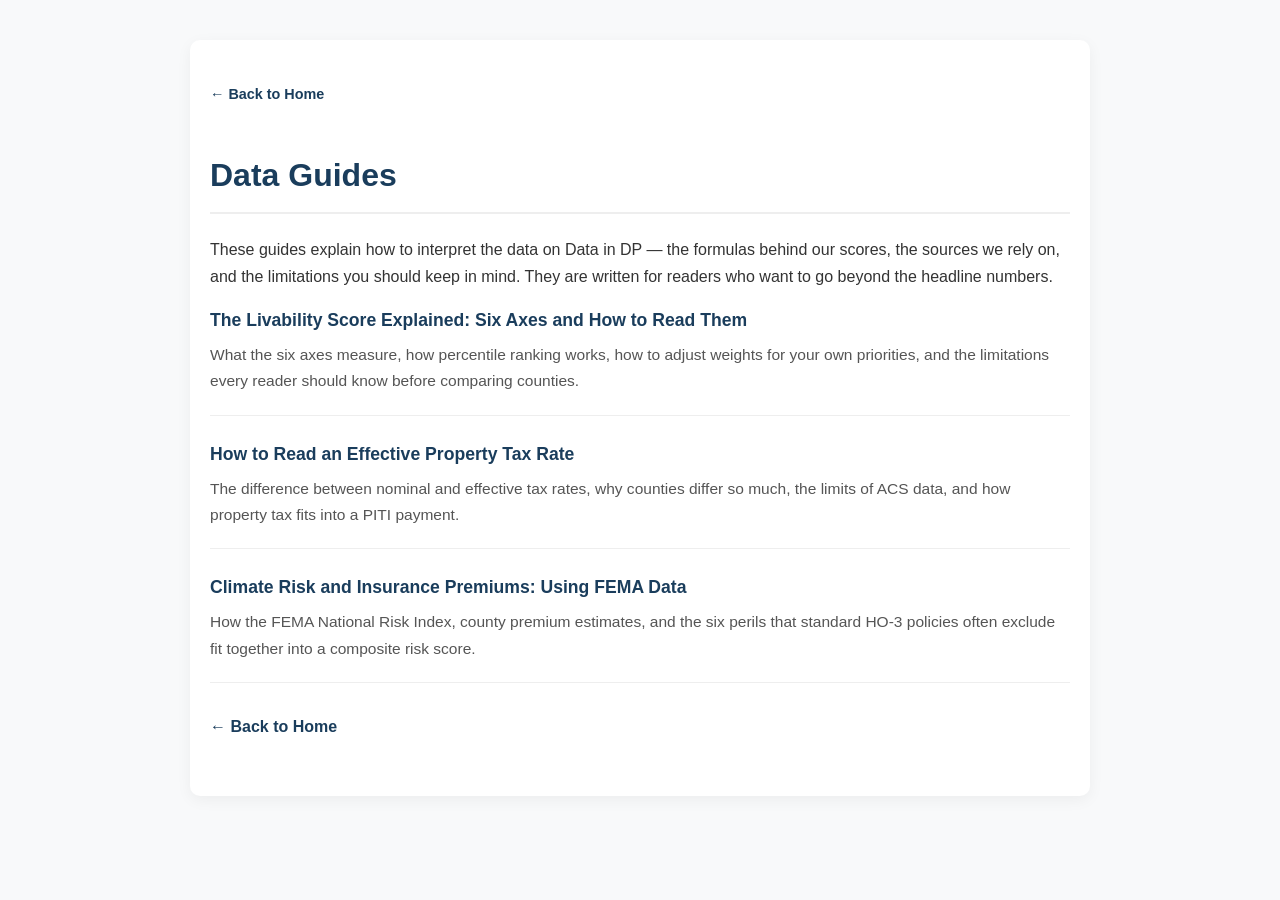
==== guides/index.html @ 67aff424 "메인화면 보완" ====
<!DOCTYPE html>
<html lang="en">
<head>
  <meta charset="UTF-8">
  <meta name="viewport" content="width=device-width, initial-scale=1.0">
  <title>Data Guides - Understanding Housing, Tax, and Climate Risk Data</title>
  <meta name="description" content="In-depth guides explaining how to read Livability Scores, effective property tax rates, FEMA climate risk data, and county insurance premiums on Data in DP.">
  <style>
    body { font-family: -apple-system, BlinkMacSystemFont, "Segoe UI", Roboto, Helvetica, Arial, sans-serif; margin: 0; padding: 0; background: #f8f9fa; color: #333; line-height: 1.7; }
    .container { max-width: 860px; margin: 40px auto; padding: 40px 20px; background: white; border-radius: 10px; box-shadow: 0 4px 15px rgba(0,0,0,0.05); }
    h1 { color: #1a3d5c; border-bottom: 2px solid #eee; padding-bottom: 10px; }
    h2 { color: #1a3d5c; margin-top: 30px; font-size: 1.15em; }
    a { color: #1a3d5c; text-decoration: none; font-weight: bold; }
    a:hover { text-decoration: underline; }
    .back-link { display: inline-block; margin-bottom: 20px; font-size: 0.9em; }
    .guide-list { list-style: none; padding: 0; }
    .guide-list li { margin-bottom: 24px; padding-bottom: 20px; border-bottom: 1px solid #eee; }
    .guide-list h3 { margin: 0 0 6px; color: #1a3d5c; font-size: 1.1em; }
    .guide-list p { margin: 0; color: #555; font-size: 0.97em; }
  </style>
</head>
<body>
  <div class="container">
    <a href="/" class="back-link">← Back to Home</a>
    <h1>Data Guides</h1>
    <p>These guides explain how to interpret the data on Data in DP — the formulas behind our scores, the sources we rely on, and the limitations you should keep in mind. They are written for readers who want to go beyond the headline numbers.</p>

    <ul class="guide-list">
      <li>
        <h3><a href="/guides/livability-score-guide.html">The Livability Score Explained: Six Axes and How to Read Them</a></h3>
        <p>What the six axes measure, how percentile ranking works, how to adjust weights for your own priorities, and the limitations every reader should know before comparing counties.</p>
      </li>
      <li>
        <h3><a href="/guides/property-tax-guide.html">How to Read an Effective Property Tax Rate</a></h3>
        <p>The difference between nominal and effective tax rates, why counties differ so much, the limits of ACS data, and how property tax fits into a PITI payment.</p>
      </li>
      <li>
        <h3><a href="/guides/climate-risk-insurance-guide.html">Climate Risk and Insurance Premiums: Using FEMA Data</a></h3>
        <p>How the FEMA National Risk Index, county premium estimates, and the six perils that standard HO-3 policies often exclude fit together into a composite risk score.</p>
      </li>
    </ul>

    <p style="margin-top:30px;"><a href="/">← Back to Home</a></p>
  </div>
</body>
</html>
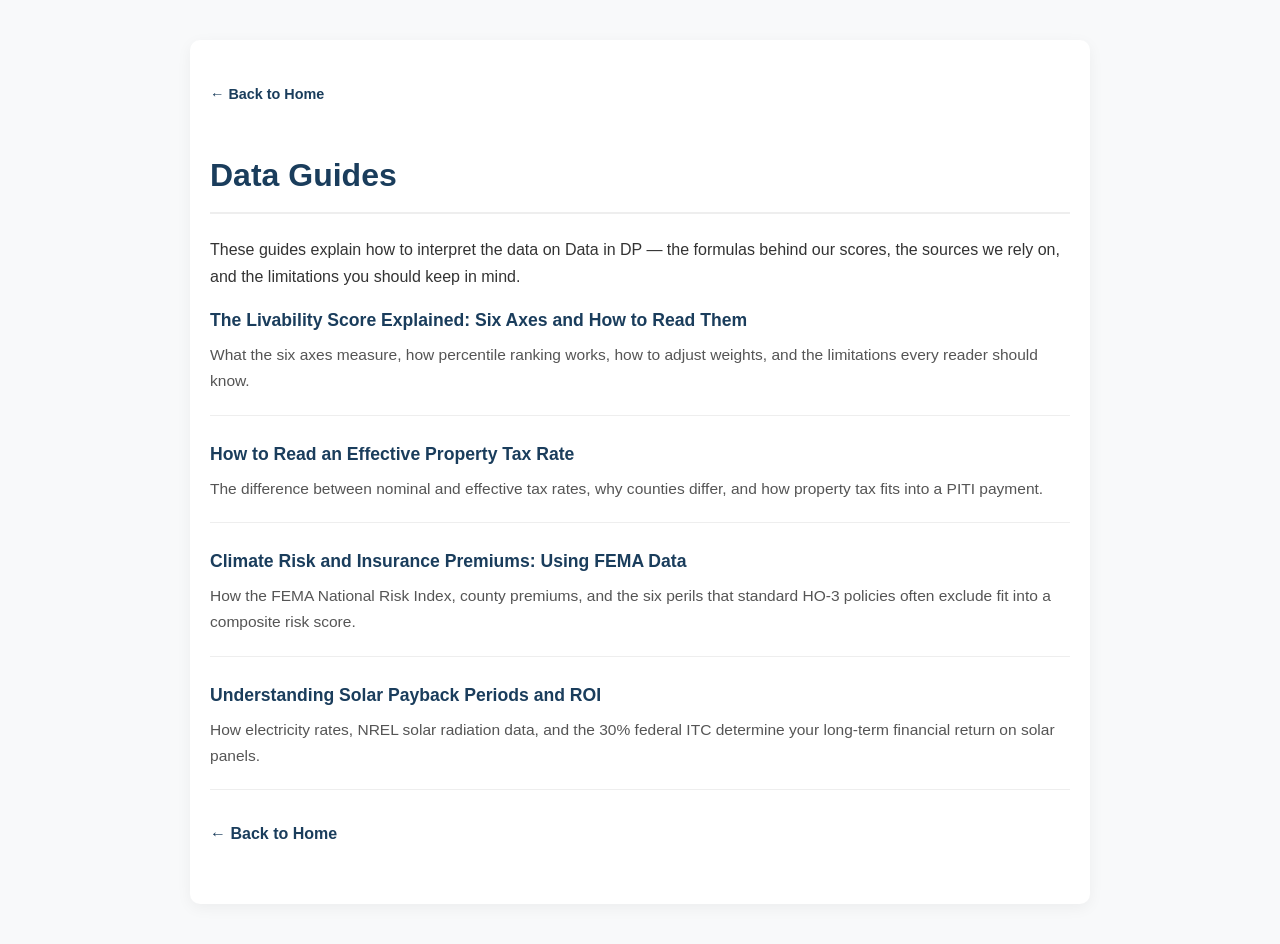
==== commit 154c32af: "태양광추가" ====
--- a/guides/index.html
+++ b/guides/index.html
@@ -3,13 +3,12 @@
 <head>
   <meta charset="UTF-8">
   <meta name="viewport" content="width=device-width, initial-scale=1.0">
-  <title>Data Guides - Understanding Housing, Tax, and Climate Risk Data</title>
-  <meta name="description" content="In-depth guides explaining how to read Livability Scores, effective property tax rates, FEMA climate risk data, and county insurance premiums on Data in DP.">
+  <title>Data Guides - Housing, Tax, Climate Risk, and Solar ROI</title>
+  <meta name="description" content="In-depth guides explaining how to read Livability Scores, property tax rates, FEMA climate risk data, and solar payback periods on Data in DP.">
   <style>
     body { font-family: -apple-system, BlinkMacSystemFont, "Segoe UI", Roboto, Helvetica, Arial, sans-serif; margin: 0; padding: 0; background: #f8f9fa; color: #333; line-height: 1.7; }
     .container { max-width: 860px; margin: 40px auto; padding: 40px 20px; background: white; border-radius: 10px; box-shadow: 0 4px 15px rgba(0,0,0,0.05); }
     h1 { color: #1a3d5c; border-bottom: 2px solid #eee; padding-bottom: 10px; }
-    h2 { color: #1a3d5c; margin-top: 30px; font-size: 1.15em; }
     a { color: #1a3d5c; text-decoration: none; font-weight: bold; }
     a:hover { text-decoration: underline; }
     .back-link { display: inline-block; margin-bottom: 20px; font-size: 0.9em; }
@@ -23,20 +22,24 @@
   <div class="container">
     <a href="/" class="back-link">← Back to Home</a>
     <h1>Data Guides</h1>
-    <p>These guides explain how to interpret the data on Data in DP — the formulas behind our scores, the sources we rely on, and the limitations you should keep in mind. They are written for readers who want to go beyond the headline numbers.</p>
+    <p>These guides explain how to interpret the data on Data in DP — the formulas behind our scores, the sources we rely on, and the limitations you should keep in mind.</p>
 
     <ul class="guide-list">
       <li>
         <h3><a href="/guides/livability-score-guide.html">The Livability Score Explained: Six Axes and How to Read Them</a></h3>
-        <p>What the six axes measure, how percentile ranking works, how to adjust weights for your own priorities, and the limitations every reader should know before comparing counties.</p>
+        <p>What the six axes measure, how percentile ranking works, how to adjust weights, and the limitations every reader should know.</p>
       </li>
       <li>
         <h3><a href="/guides/property-tax-guide.html">How to Read an Effective Property Tax Rate</a></h3>
-        <p>The difference between nominal and effective tax rates, why counties differ so much, the limits of ACS data, and how property tax fits into a PITI payment.</p>
+        <p>The difference between nominal and effective tax rates, why counties differ, and how property tax fits into a PITI payment.</p>
       </li>
       <li>
         <h3><a href="/guides/climate-risk-insurance-guide.html">Climate Risk and Insurance Premiums: Using FEMA Data</a></h3>
-        <p>How the FEMA National Risk Index, county premium estimates, and the six perils that standard HO-3 policies often exclude fit together into a composite risk score.</p>
+        <p>How the FEMA National Risk Index, county premiums, and the six perils that standard HO-3 policies often exclude fit into a composite risk score.</p>
+      </li>
+      <li>
+        <h3><a href="/guides/solar-roi-guide.html">Understanding Solar Payback Periods and ROI</a></h3>
+        <p>How electricity rates, NREL solar radiation data, and the 30% federal ITC determine your long-term financial return on solar panels.</p>
       </li>
     </ul>
 
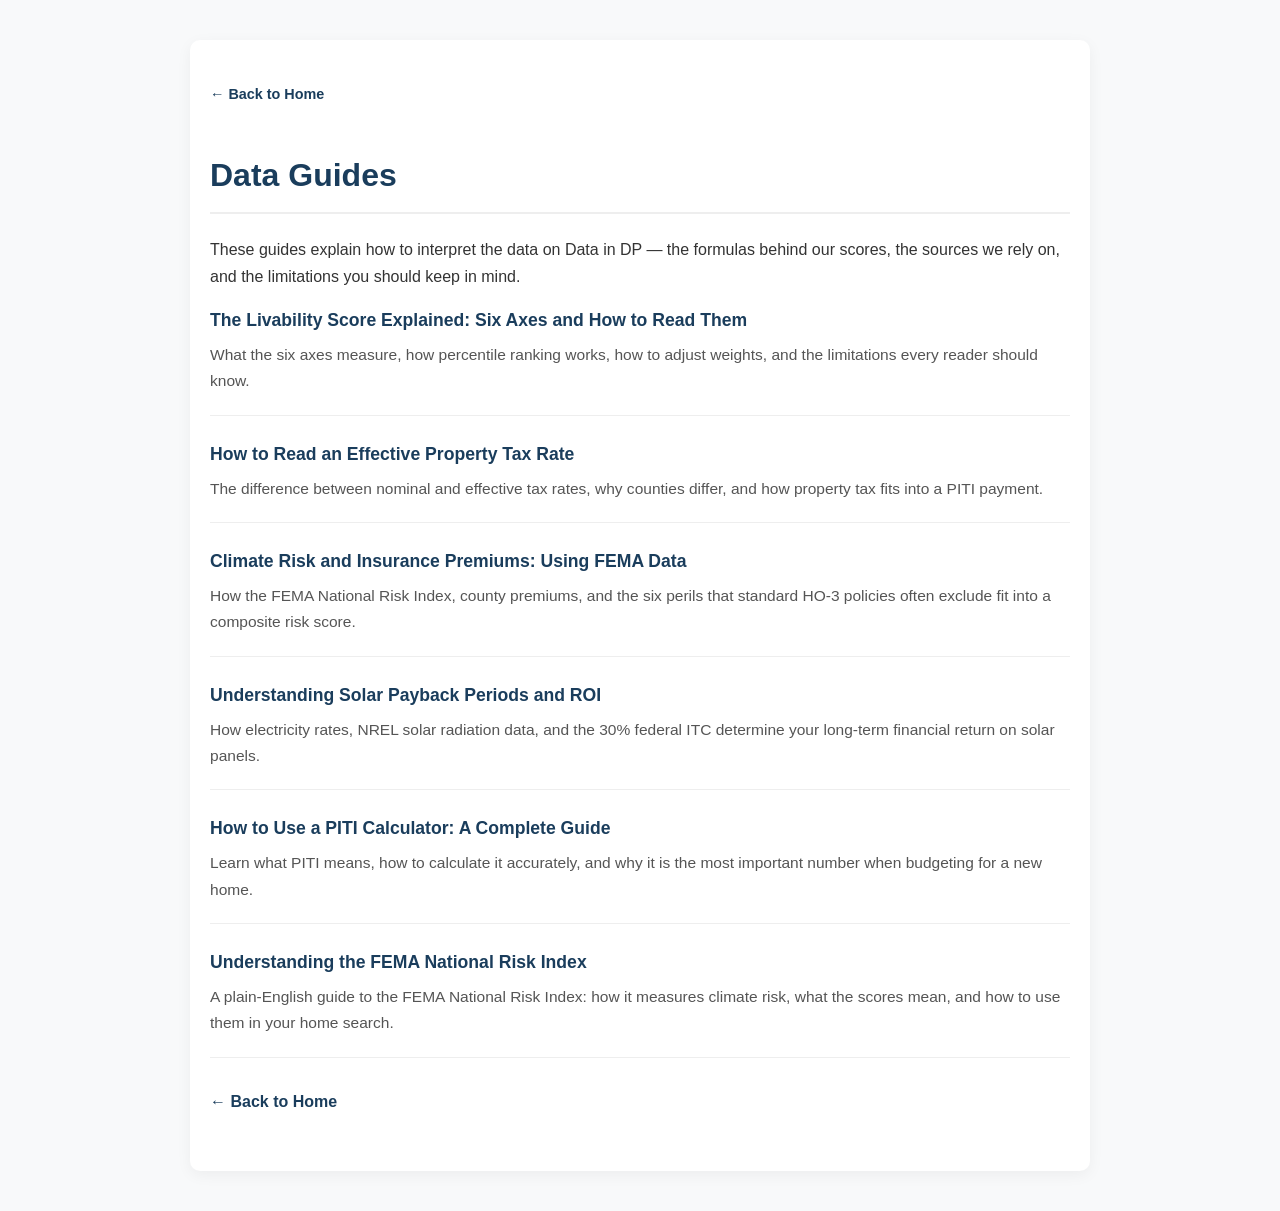
==== commit d0e1aaae: "가이드인덱스수정" ====
--- a/guides/index.html
+++ b/guides/index.html
@@ -41,6 +41,15 @@
         <h3><a href="/guides/solar-roi-guide.html">Understanding Solar Payback Periods and ROI</a></h3>
         <p>How electricity rates, NREL solar radiation data, and the 30% federal ITC determine your long-term financial return on solar panels.</p>
       </li>
+      <!-- 🆕 누락되었던 2개의 가이드 추가 -->
+      <li>
+        <h3><a href="/guides/how-to-use-piti-calculator.html">How to Use a PITI Calculator: A Complete Guide</a></h3>
+        <p>Learn what PITI means, how to calculate it accurately, and why it is the most important number when budgeting for a new home.</p>
+      </li>
+      <li>
+        <h3><a href="/guides/understanding-fema-risk-index.html">Understanding the FEMA National Risk Index</a></h3>
+        <p>A plain-English guide to the FEMA National Risk Index: how it measures climate risk, what the scores mean, and how to use them in your home search.</p>
+      </li>
     </ul>
 
     <p style="margin-top:30px;"><a href="/">← Back to Home</a></p>
